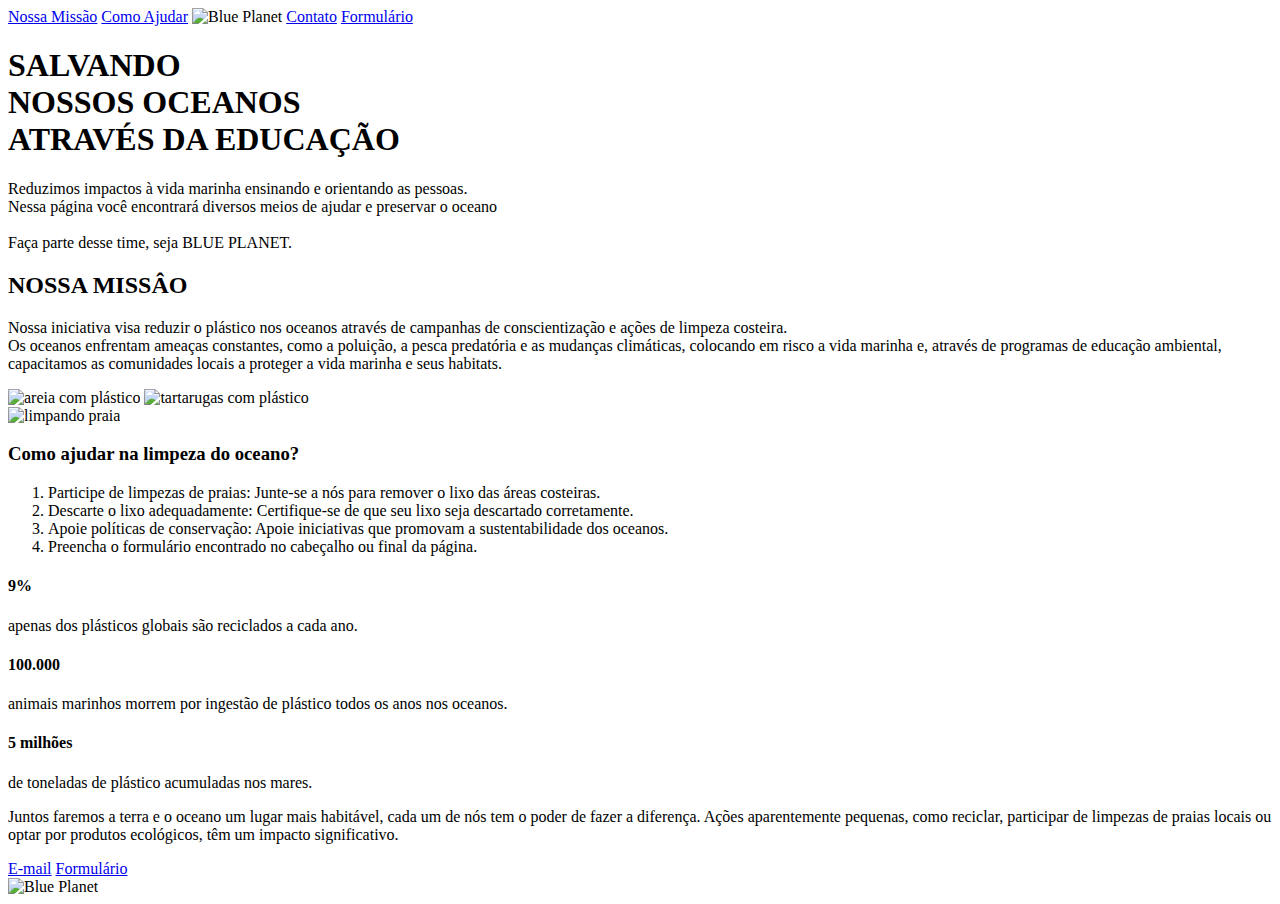
==== index.html @ a6b2e389 "Create index.html" ====
<!DOCTYPE html>
<html lang="en">
<head>
    <meta charset="UTF-8">
    <meta name="viewport" content="width=device-width, initial-scale=1.0">
    <title>Blue Planet - Página inicial</title>
    <link rel="stylesheet" href="style.css"/>
</head>
<body>
    <header>
        <a href="#Nossa Missão">Nossa Missão</a>
        <a href="#Como Ajudar">Como Ajudar</a>
        <img src="img/LogoPNG.png" alt="Blue Planet">
        <a href="mailto:matheusgmadureira@gmail.com" alt="Enviar email">Contato</a>
        <a href="index2.html" target="_blank">Formulário</a>
    </header>
    <section class="containerTop">
        <h1>SALVANDO <br>NOSSOS OCEANOS <br> ATRAVÉS DA EDUCAÇÃO</h1>
        <p>Reduzimos impactos à vida marinha ensinando e orientando as pessoas. <br>Nessa página você encontrará diversos meios de ajudar e preservar o oceano<br><br> Faça parte desse time, seja <span>BLUE PLANET.</span></p>
    </section>
    <article id="missão">
        <h2><a id="Nossa Missão"></a>NOSSA MISSÂO</h2>
        <p class="mission_text">Nossa iniciativa visa <span>reduzir o plástico </span>nos oceanos através de campanhas de conscientização e ações de limpeza costeira.<br> Os oceanos enfrentam ameaças constantes, como a poluição, a pesca predatória e as mudanças climáticas, colocando em risco a vida marinha e, através de programas de <span>educação ambiental</span>, capacitamos as comunidades locais a proteger a vida marinha e seus habitats.</p>
    </article>
    <div class="imgCentral">
        <img src="img/img1.jpg" alt="areia com plástico" class="img1">    
        <img src="img/img2.jpg" alt="tartarugas com plástico" class="img2">
    </div>
    <article class="ContainerImgCircular">
        <img src="img/future.jpg" alt="limpando praia" class="CircleImg">
        <a id="Como Ajudar"></a>
        <div class="DivImgCircular">
            <h3>Como ajudar na limpeza do oceano?</h3>
            <ol>
                <li>Participe de limpezas de praias: Junte-se a nós para remover o lixo das áreas costeiras.</li>
                <li>Descarte o lixo adequadamente: Certifique-se de que seu lixo seja descartado corretamente.</li>
                <li>Apoie políticas de conservação: Apoie iniciativas que promovam a sustentabilidade dos oceanos.</li>
                <li>Preencha o formulário encontrado no cabeçalho ou final da página.</li>
            </ol>
        </div>  
    </article> 
    <article class="ContainerInf">
        <div class="inf">
            <h4>9%</h4>
            <p class="TextInf">apenas dos plásticos globais são reciclados a cada ano.</p>
        </div>
        <div class="inf">
            <h4>100.000</h4>
            <p class="TextInf">animais marinhos morrem por ingestão de plástico todos os anos nos oceanos.</p>
        </div>
        <div class="inf">
            <h4>5 milhões</h4>
            <p class="TextInf">de toneladas de plástico acumuladas nos mares.</p>
        </div>
    </article>
    <footer>
        <p>Juntos faremos a terra e o oceano um lugar mais habitável, cada um de nós tem o poder de fazer a diferença. Ações aparentemente pequenas, como reciclar, participar de limpezas de praias locais ou optar por produtos ecológicos, têm um impacto significativo. </p>
        <div>
            <a href="mailto:matheusgmadureira@gmail.com" class="linkFooter">E-mail</a>
            <a href="index2.html" class="linkFooter">Formulário</a>
        </div>    
        <img src="img/LogoPNG.png" alt="Blue Planet">
    </footer>
</body>
</html>
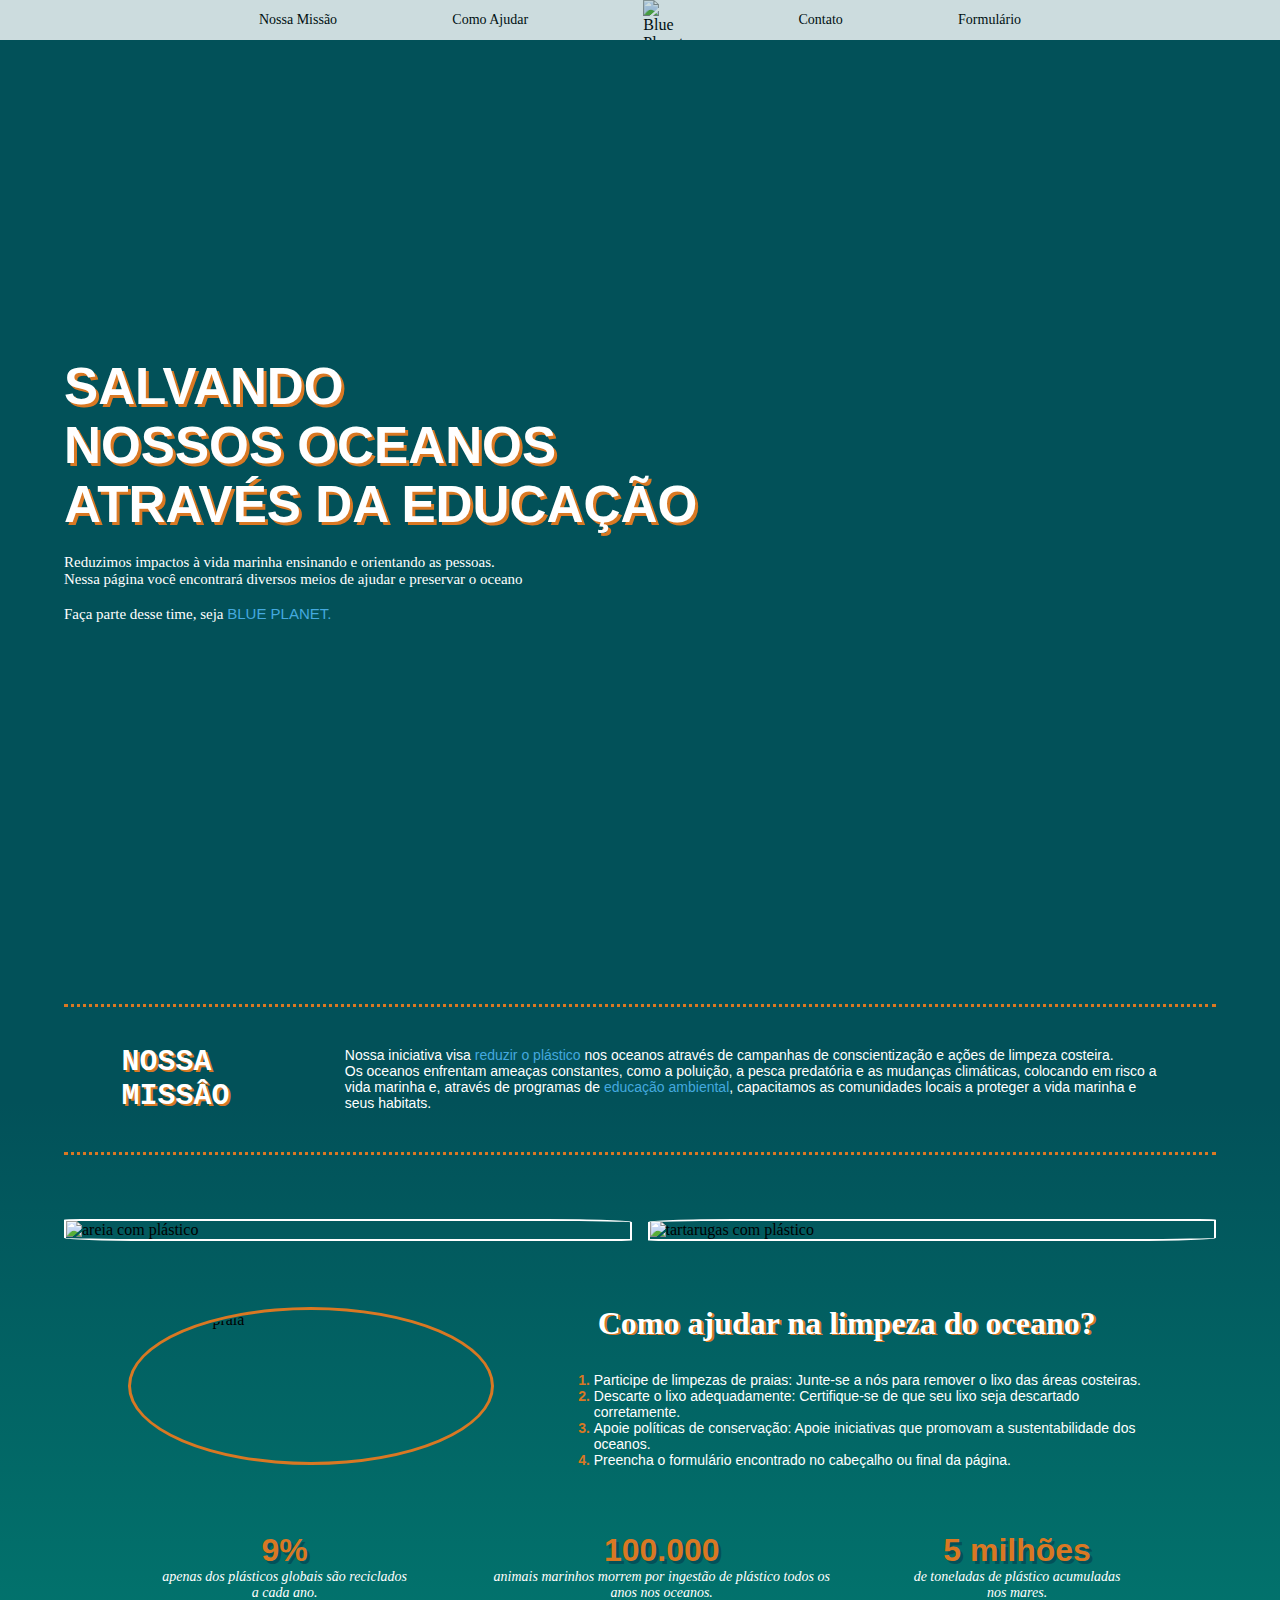
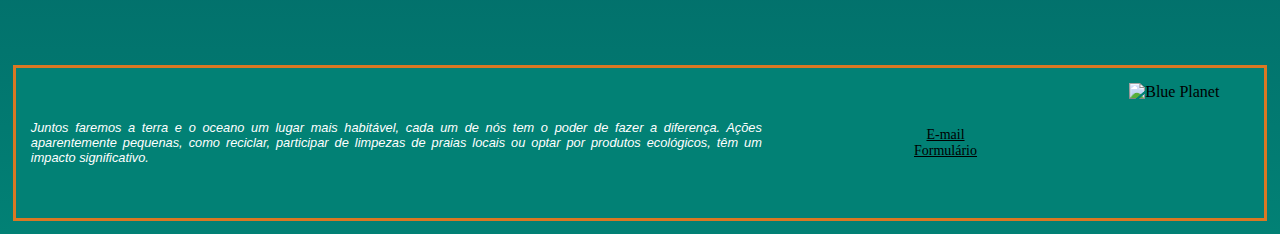
==== commit bdfcc99c: "Update index.html" ====
--- a/index.html
+++ b/index.html
@@ -4,7 +4,7 @@
     <meta charset="UTF-8">
     <meta name="viewport" content="width=device-width, initial-scale=1.0">
     <title>Blue Planet - Página inicial</title>
-    <link rel="stylesheet" href="style.css"/>
+    <link rel="stylesheet" href="https://matheusmadureiraa.github.io/planetblue/style.css"/>
 </head>
 <body>
     <header>
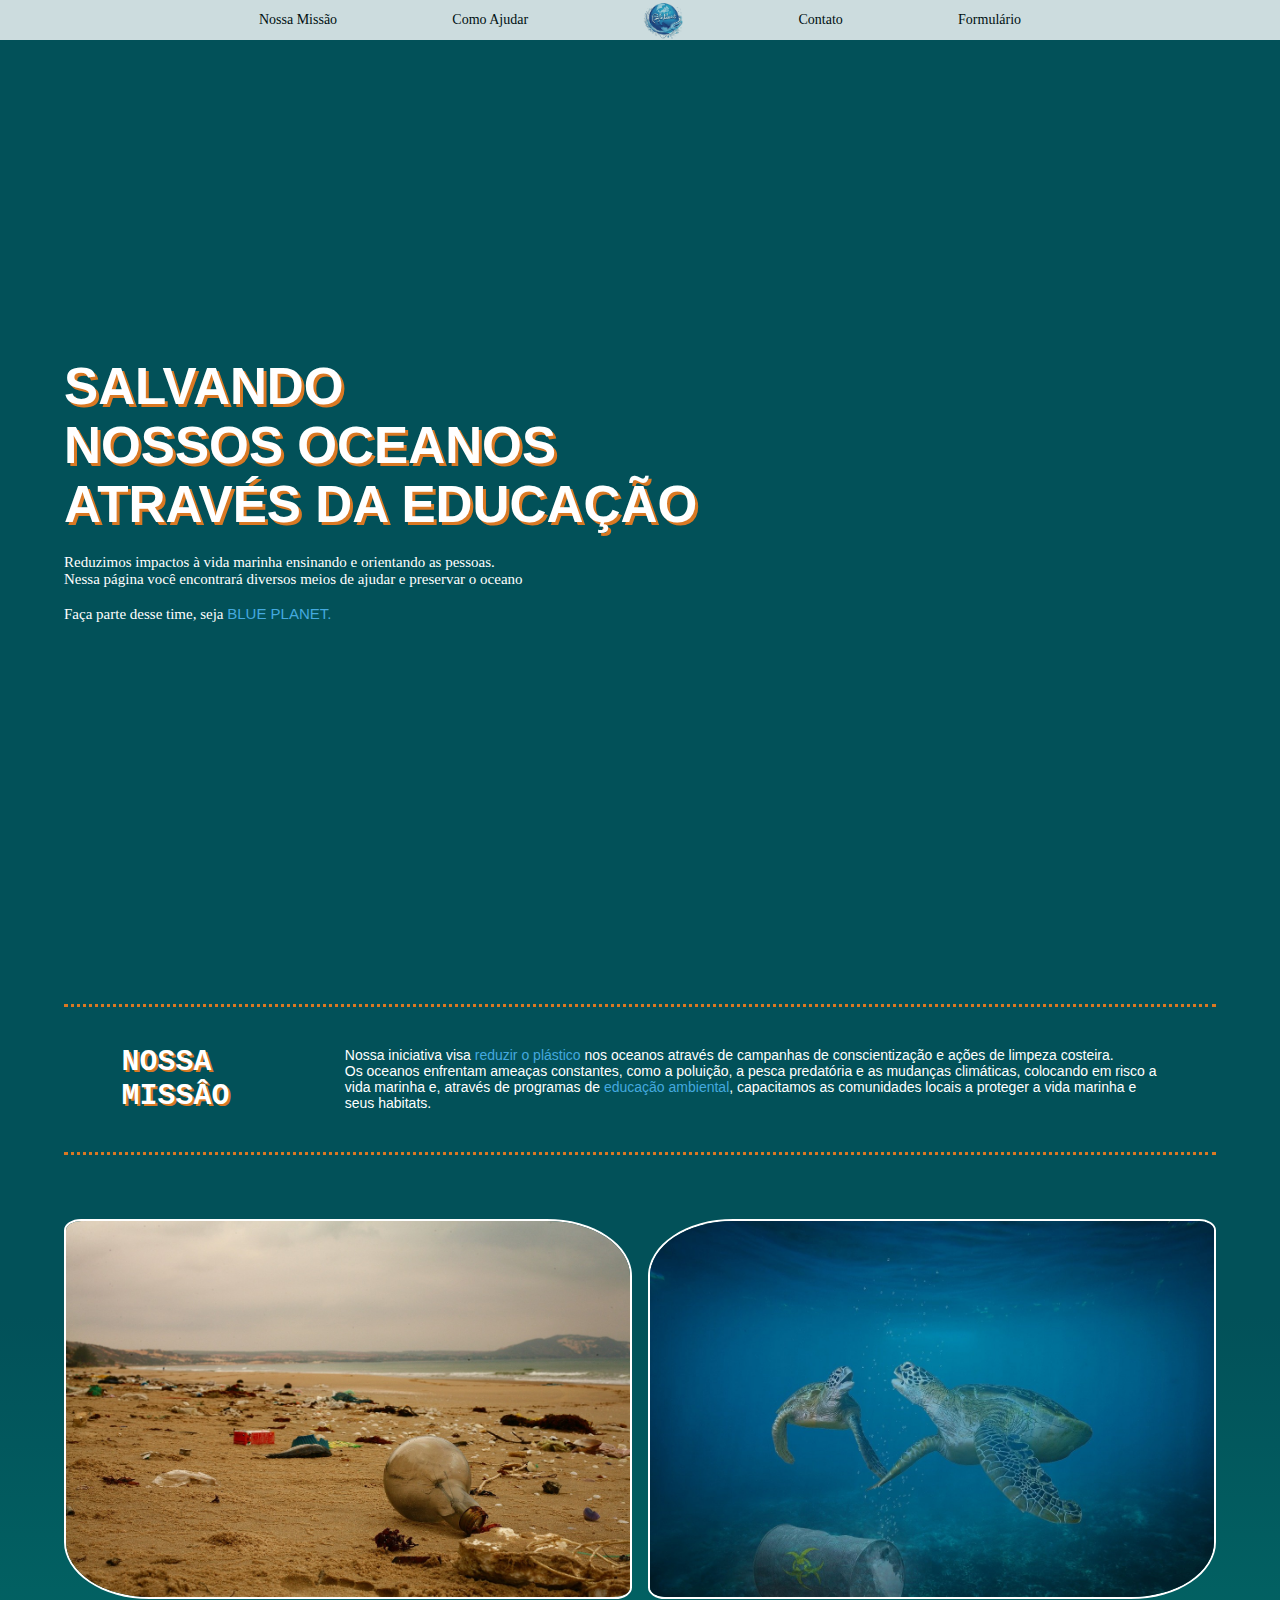
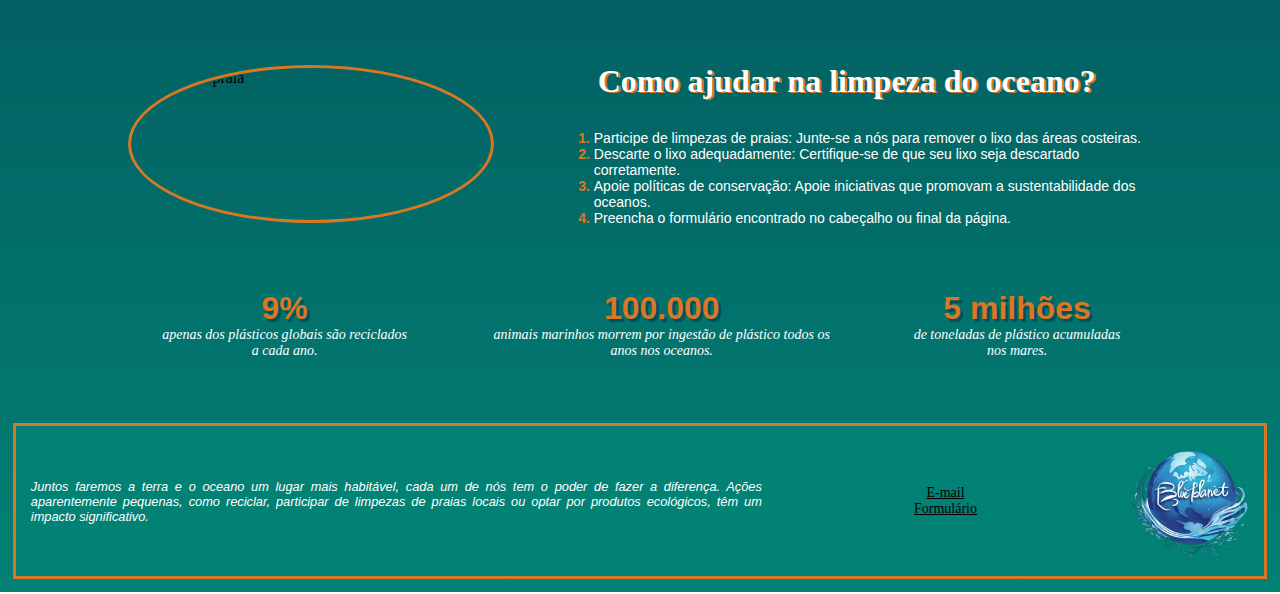
==== commit 641c4efb: "Update index.html" ====
--- a/index.html
+++ b/index.html
@@ -10,7 +10,7 @@
     <header>
         <a href="#Nossa Missão">Nossa Missão</a>
         <a href="#Como Ajudar">Como Ajudar</a>
-        <img src="img/LogoPNG.png" alt="Blue Planet">
+        <img src="LogoPNG.png" alt="Blue Planet">
         <a href="mailto:matheusgmadureira@gmail.com" alt="Enviar email">Contato</a>
         <a href="index2.html" target="_blank">Formulário</a>
     </header>
@@ -23,11 +23,11 @@
         <p class="mission_text">Nossa iniciativa visa <span>reduzir o plástico </span>nos oceanos através de campanhas de conscientização e ações de limpeza costeira.<br> Os oceanos enfrentam ameaças constantes, como a poluição, a pesca predatória e as mudanças climáticas, colocando em risco a vida marinha e, através de programas de <span>educação ambiental</span>, capacitamos as comunidades locais a proteger a vida marinha e seus habitats.</p>
     </article>
     <div class="imgCentral">
-        <img src="img/img1.jpg" alt="areia com plástico" class="img1">    
-        <img src="img/img2.jpg" alt="tartarugas com plástico" class="img2">
+        <img src="img1.jpg" alt="areia com plástico" class="img1">    
+        <img src="img2.jpg" alt="tartarugas com plástico" class="img2">
     </div>
     <article class="ContainerImgCircular">
-        <img src="img/future.jpg" alt="limpando praia" class="CircleImg">
+        <img src="future.jpg" alt="limpando praia" class="CircleImg">
         <a id="Como Ajudar"></a>
         <div class="DivImgCircular">
             <h3>Como ajudar na limpeza do oceano?</h3>
@@ -59,7 +59,7 @@
             <a href="mailto:matheusgmadureira@gmail.com" class="linkFooter">E-mail</a>
             <a href="index2.html" class="linkFooter">Formulário</a>
         </div>    
-        <img src="img/LogoPNG.png" alt="Blue Planet">
+        <img src="LogoPNG.png" alt="Blue Planet">
     </footer>
 </body>
 </html>
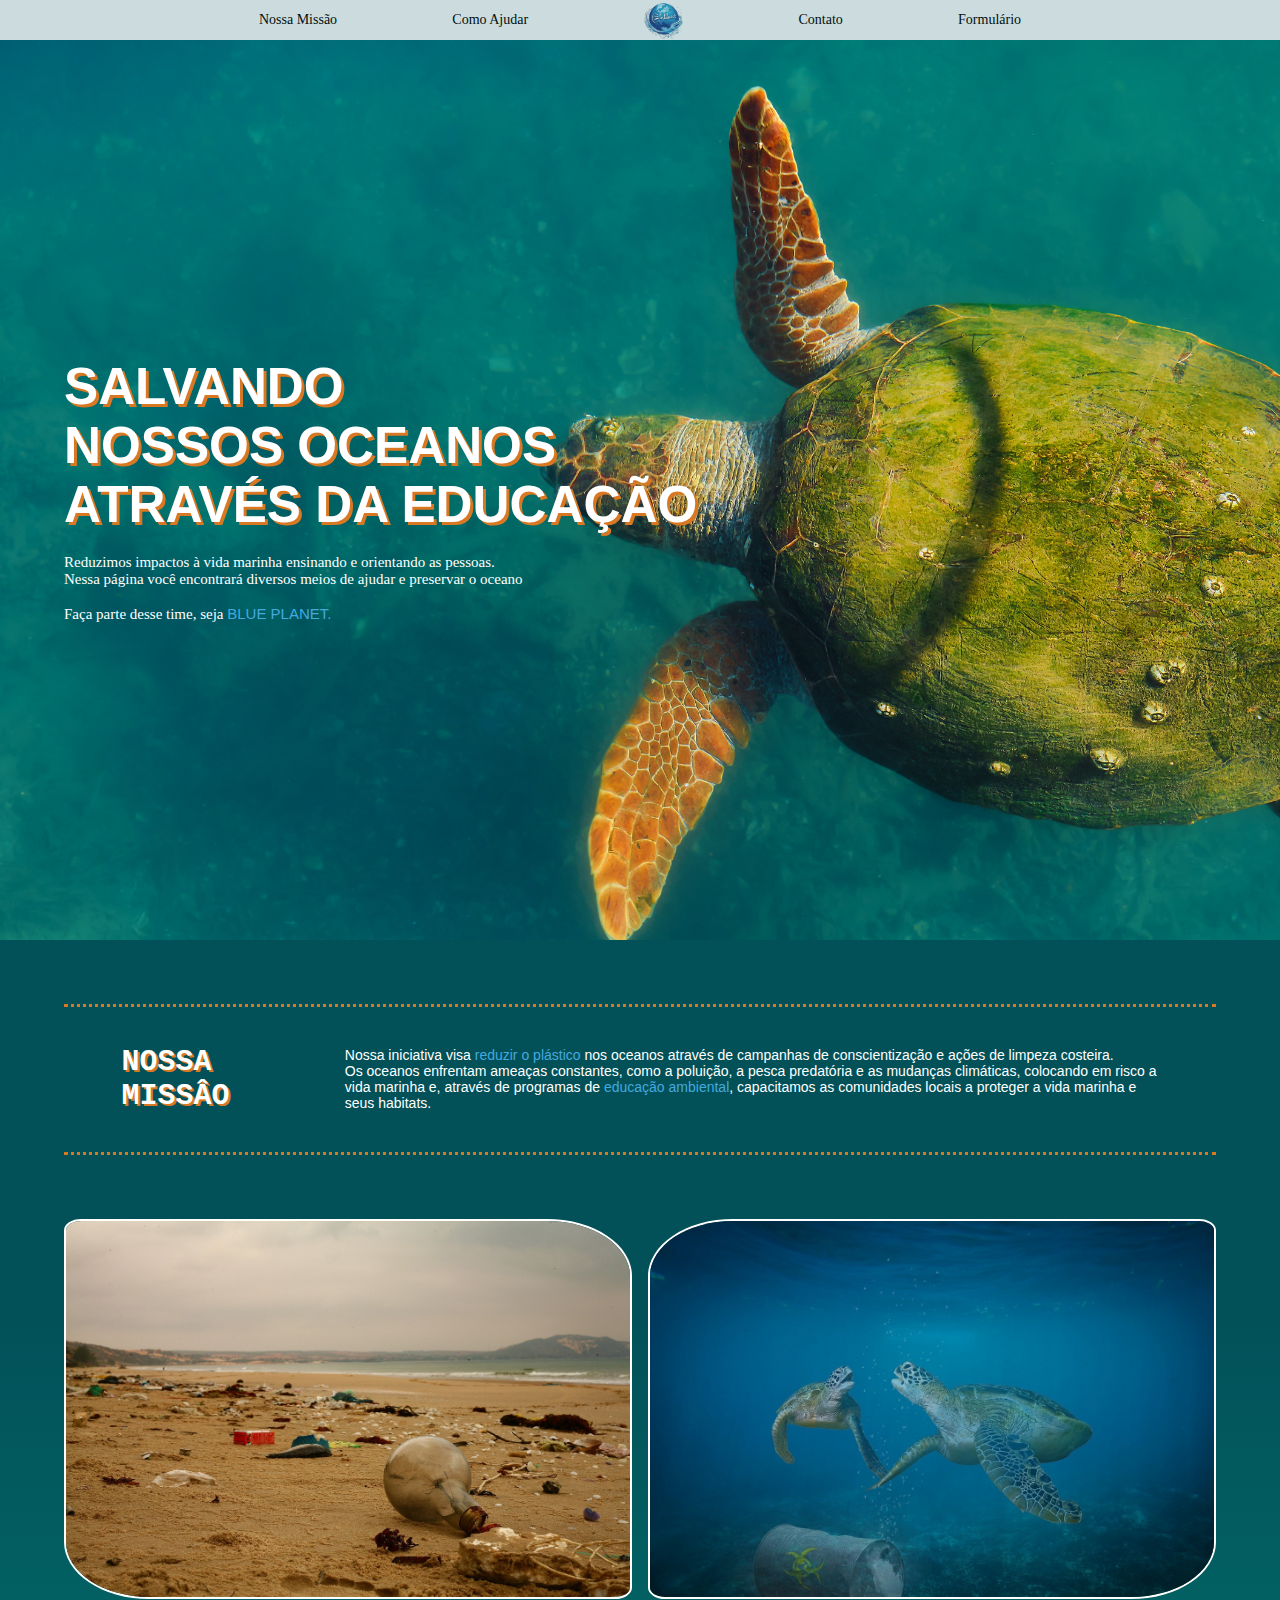
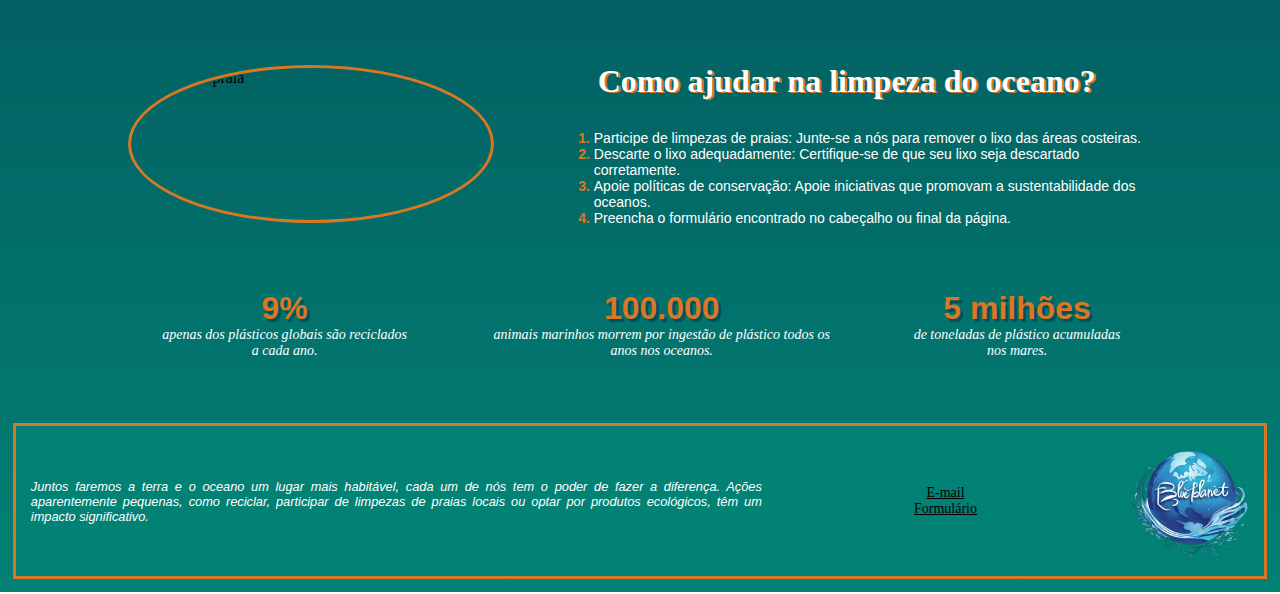
==== commit 8aaf86f6: "Update index.html" ====
--- a/index.html
+++ b/index.html
@@ -8,10 +8,10 @@
 </head>
 <body>
     <header>
-        <a href="#Nossa Missão">Nossa Missão</a>
-        <a href="#Como Ajudar">Como Ajudar</a>
+        <a href="#NossaMissão">Nossa Missão</a>
+        <a href="#ComoAjudar">Como Ajudar</a>
         <img src="LogoPNG.png" alt="Blue Planet">
-        <a href="mailto:matheusgmadureira@gmail.com" alt="Enviar email">Contato</a>
+        <a href="mailto:matheusgmadureira@gmail.com">Contato</a>
         <a href="index2.html" target="_blank">Formulário</a>
     </header>
     <section class="containerTop">
@@ -19,7 +19,7 @@
         <p>Reduzimos impactos à vida marinha ensinando e orientando as pessoas. <br>Nessa página você encontrará diversos meios de ajudar e preservar o oceano<br><br> Faça parte desse time, seja <span>BLUE PLANET.</span></p>
     </section>
     <article id="missão">
-        <h2><a id="Nossa Missão"></a>NOSSA MISSÂO</h2>
+        <h2><a id="NossaMissão"></a>NOSSA MISSÂO</h2>
         <p class="mission_text">Nossa iniciativa visa <span>reduzir o plástico </span>nos oceanos através de campanhas de conscientização e ações de limpeza costeira.<br> Os oceanos enfrentam ameaças constantes, como a poluição, a pesca predatória e as mudanças climáticas, colocando em risco a vida marinha e, através de programas de <span>educação ambiental</span>, capacitamos as comunidades locais a proteger a vida marinha e seus habitats.</p>
     </article>
     <div class="imgCentral">
@@ -28,7 +28,7 @@
     </div>
     <article class="ContainerImgCircular">
         <img src="future.jpg" alt="limpando praia" class="CircleImg">
-        <a id="Como Ajudar"></a>
+        <a id="ComoAjudar"></a>
         <div class="DivImgCircular">
             <h3>Como ajudar na limpeza do oceano?</h3>
             <ol>
